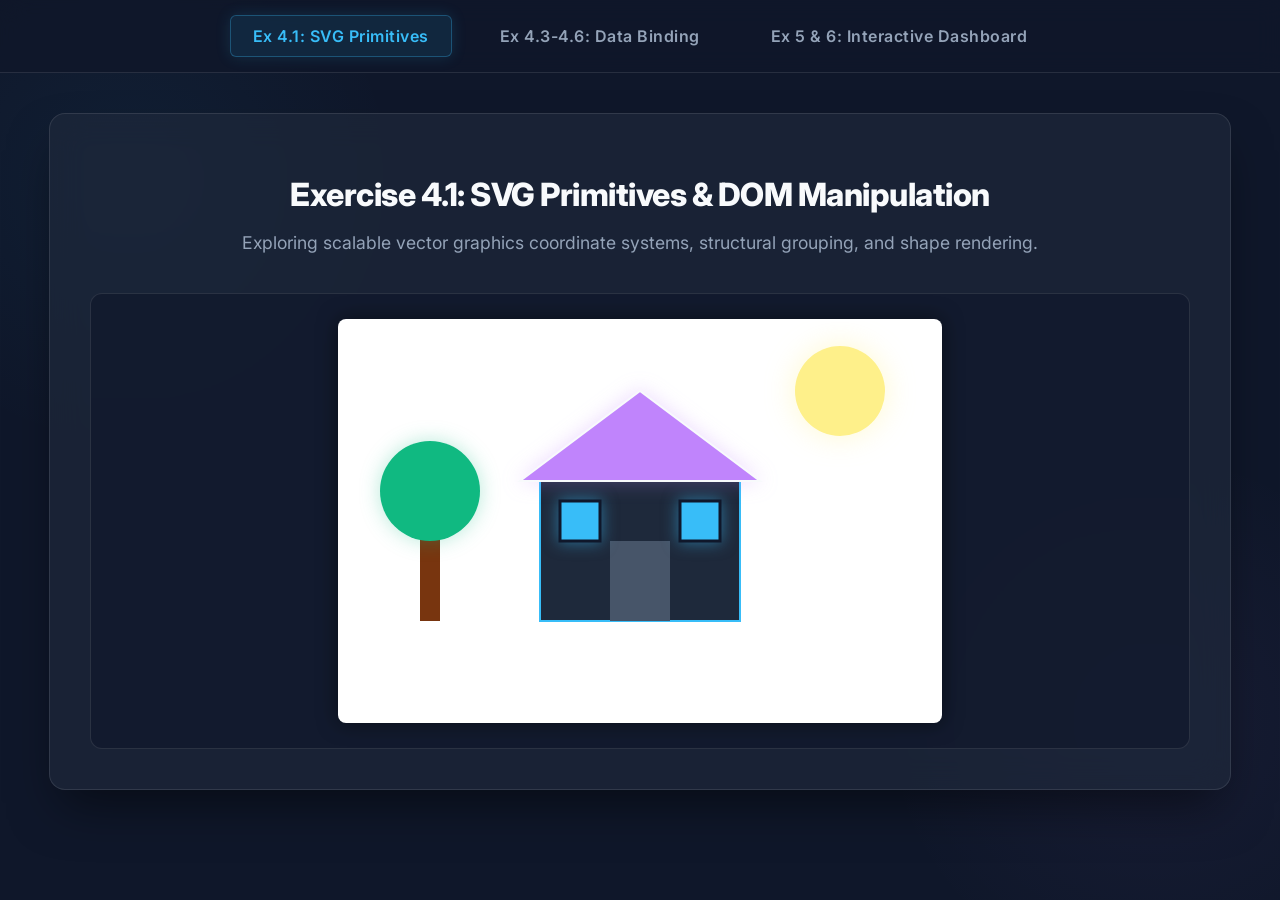
==== index.html @ 71724602 "Upload Demonstration 2" ====
<!DOCTYPE html>
<html lang="en">
<head>
    <meta charset="UTF-8">
    <meta name="viewport" content="width=device-width, initial-scale=1.0">
    <title>Demonstration 2 - SVG Fundamentals</title>
    <link rel="stylesheet" href="css/style.css">
</head>
<body>
    <nav class="navbar">
        <a href="index.html" class="active">Ex 4.1: SVG Primitives</a>
        <a href="barchart.html">Ex 4.3-4.6: Data Binding</a>
        <a href="interactive.html">Ex 5 & 6: Interactive Dashboard</a>
    </nav>

    <div class="fade-in container">
        <h1>Exercise 4.1: SVG Primitives & DOM Manipulation</h1>
        <p class="subtitle">Exploring scalable vector graphics coordinate systems, structural grouping, and shape rendering.</p>
        
        <div class="chart-container">
<svg width="600" height="400" style="border-radius: 8px; background: #ffffff; border: 2px solid rgba(255,255,255,0.2); box-shadow: 0 0 20px rgba(0,0,0,0.5);">                <!-- Environment -->
                <circle cx="500" cy="70" r="45" fill="#fef08a" style="filter: drop-shadow(0 0 15px rgba(254,240,138,0.4));" />
                
                <!-- Vegetation -->
                <rect x="80" y="200" width="20" height="100" fill="#78350f" />
                <circle cx="90" cy="170" r="50" fill="#10b981" style="filter: drop-shadow(0 0 10px rgba(16,185,129,0.3));" />

                <!-- Structure -->
                <rect x="200" y="160" width="200" height="140" fill="#1e293b" stroke="#38bdf8" stroke-width="2" />
                <polygon points="180,160 300,70 420,160" fill="#c084fc" stroke="#f8fafc" stroke-width="2" style="filter: drop-shadow(0 0 10px rgba(192,132,252,0.3));" />
                <rect x="270" y="220" width="60" height="80" fill="#475569" />
                
                <!-- Windows (Grouped & Translated) -->
                <g fill="#38bdf8" stroke="#0f172a" stroke-width="3" style="filter: drop-shadow(0 0 8px rgba(56,189,248,0.5));">
                    <rect x="220" y="180" width="40" height="40" />
                    <rect x="220" y="180" width="40" height="40" transform="translate(120, 0)" />
                </g>
            </svg>
        </div>
    </div>
</body>
</html>
---- css/style.css ----
@import url('https://fonts.googleapis.com/css2?family=Inter:wght@300;400;600;800&display=swap');

:root {
    --bg-dark: #0f172a;
    --panel-bg: rgba(30, 41, 59, 0.7);
    --border-color: rgba(255, 255, 255, 0.1);
    --accent-blue: #38bdf8;
    --accent-purple: #c084fc;
    --accent-pink: #f472b6;
    --text-main: #f8fafc;
    --text-muted: #94a3b8;
}

body {
    font-family: 'Inter', sans-serif;
    background-color: var(--bg-dark);
    background-image: radial-gradient(circle at 10% 20%, rgba(56, 189, 248, 0.05) 0%, transparent 20%),
                      radial-gradient(circle at 90% 80%, rgba(192, 132, 252, 0.05) 0%, transparent 20%);
    color: var(--text-main);
    margin: 0; padding: 0;
    min-height: 100vh;
}

/* Page Transitions */
.fade-in {
    animation: fadeInOpacity 0.8s ease-out forwards;
}
@keyframes fadeInOpacity {
    from { opacity: 0; transform: translateY(15px); }
    to { opacity: 1; transform: translateY(0); }
}

/* Glassmorphism Navigation */
.navbar {
    background: rgba(15, 23, 42, 0.8);
    backdrop-filter: blur(12px);
    border-bottom: 1px solid var(--border-color);
    padding: 15px 0;
    display: flex; justify-content: center; gap: 25px;
    position: sticky; top: 0; z-index: 1000;
}
.navbar a {
    color: var(--text-muted); text-decoration: none; font-weight: 600;
    padding: 10px 22px; border-radius: 6px; transition: all 0.3s ease;
    border: 1px solid transparent; letter-spacing: 0.5px;
}
.navbar a:hover, .navbar a.active {
    color: var(--accent-blue);
    background: rgba(56, 189, 248, 0.1);
    border: 1px solid rgba(56, 189, 248, 0.3);
    box-shadow: 0 0 15px rgba(56, 189, 248, 0.15);
}

/* Main Container */
.container {
    max-width: 1100px; margin: 40px auto; padding: 40px;
    background: var(--panel-bg);
    backdrop-filter: blur(16px);
    border-radius: 16px;
    border: 1px solid var(--border-color);
    box-shadow: 0 25px 50px -12px rgba(0, 0, 0, 0.5);
}

h1 { color: var(--text-main); font-weight: 800; text-align: center; letter-spacing: -0.5px; margin-bottom: 10px; }
h2 { color: var(--accent-purple); font-weight: 600; font-size: 1.4rem; text-align: center; margin-top: 50px; border-bottom: 1px solid var(--border-color); padding-bottom: 10px;}
p.subtitle { text-align: center; color: var(--text-muted); font-size: 1.1rem; margin-bottom: 40px; }

/* Chart Containers */
.chart-container {
    background: rgba(15, 23, 42, 0.6);
    border-radius: 12px; padding: 25px; margin-top: 20px;
    border: 1px solid var(--border-color);
    display: flex; justify-content: center;
    transition: transform 0.3s ease;
}
.chart-container:hover { transform: translateY(-5px); box-shadow: 0 10px 30px rgba(0,0,0,0.3); }

/* Interactive Filters */
.filter-btn {
    background: rgba(255, 255, 255, 0.05); color: var(--text-muted);
    border: 1px solid var(--border-color);
    padding: 8px 20px; margin: 5px; border-radius: 30px; 
    cursor: pointer; transition: all 0.3s ease; font-family: 'Inter', sans-serif; font-weight: 600;
}
.filter-btn:hover, .filter-btn.active {
    background: var(--accent-purple); color: #fff;
    border-color: var(--accent-purple);
    box-shadow: 0 0 15px rgba(192, 132, 252, 0.4);
}

/* Tooltip */
.tooltip {
    position: absolute; background: rgba(15, 23, 42, 0.95);
    color: var(--text-main); border: 1px solid var(--accent-blue); 
    border-radius: 8px; padding: 12px 15px; font-size: 13px; 
    pointer-events: none; opacity: 0; z-index: 100;
    box-shadow: 0 10px 25px rgba(0, 0, 0, 0.5);
    backdrop-filter: blur(4px); line-height: 1.5;
}
.tooltip strong { color: var(--accent-blue); font-size: 14px; text-transform: uppercase; letter-spacing: 1px;}

/* D3 Axis Styling */
text { fill: var(--text-muted) !important; font-family: 'Inter', sans-serif; font-size: 11px; }
.domain, .tick line { stroke: rgba(255, 255, 255, 0.1) !important; }
.grid-line { stroke: rgba(255, 255, 255, 0.05); stroke-dasharray: 4; }
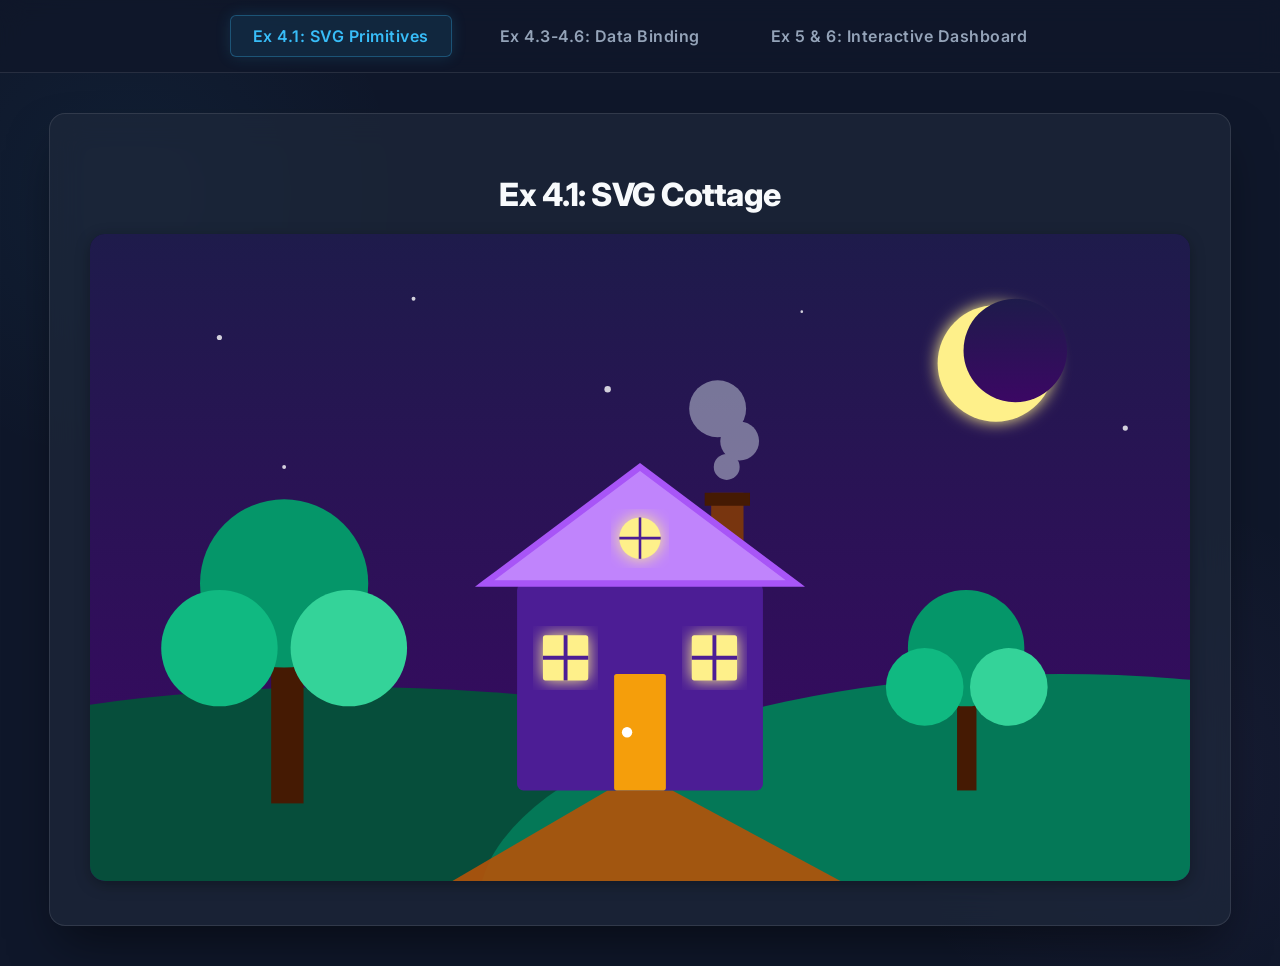
==== commit 6c0bf4e8: "Update SVG House and Navbar CSS" ====
--- a/index.html
+++ b/index.html
@@ -3,37 +3,114 @@
 <head>
     <meta charset="UTF-8">
     <meta name="viewport" content="width=device-width, initial-scale=1.0">
-    <title>Demonstration 2 - SVG Fundamentals</title>
+    <title>Demonstration 2 - Interactive Dashboard</title>
     <link rel="stylesheet" href="css/style.css">
+    <script src="https://d3js.org/d3.v7.min.js"></script>
 </head>
 <body>
     <nav class="navbar">
-        <a href="index.html" class="active">Ex 4.1: SVG Primitives</a>
+        <a href="index.html"class="active">Ex 4.1: SVG Primitives</a>
         <a href="barchart.html">Ex 4.3-4.6: Data Binding</a>
         <a href="interactive.html">Ex 5 & 6: Interactive Dashboard</a>
     </nav>
 
-    <div class="fade-in container">
-        <h1>Exercise 4.1: SVG Primitives & DOM Manipulation</h1>
-        <p class="subtitle">Exploring scalable vector graphics coordinate systems, structural grouping, and shape rendering.</p>
+    <div class="container fade-in">
+        <h1>Ex 4.1: SVG Cottage</h1>
         
-        <div class="chart-container">
-<svg width="600" height="400" style="border-radius: 8px; background: #ffffff; border: 2px solid rgba(255,255,255,0.2); box-shadow: 0 0 20px rgba(0,0,0,0.5);">                <!-- Environment -->
-                <circle cx="500" cy="70" r="45" fill="#fef08a" style="filter: drop-shadow(0 0 15px rgba(254,240,138,0.4));" />
-                
-                <!-- Vegetation -->
-                <rect x="80" y="200" width="20" height="100" fill="#78350f" />
-                <circle cx="90" cy="170" r="50" fill="#10b981" style="filter: drop-shadow(0 0 10px rgba(16,185,129,0.3));" />
+        <div class="svg-container" style="text-align: center; margin-top: 20px;">
+            <svg viewBox="0 0 850 500" width="100%" height="100%" style="border-radius: 15px; background: #0f172a; box-shadow: 0 4px 15px rgba(0,0,0,0.3);">
+                <defs>
+                    <filter id="glow" x="-20%" y="-20%" width="140%" height="140%">
+                        <feGaussianBlur stdDeviation="6" result="blur" />
+                        <feComposite in="SourceGraphic" in2="blur" operator="over" />
+                    </filter>
+                    <linearGradient id="sky" x1="0" y1="0" x2="0" y2="1">
+                        <stop offset="0%" stop-color="#1e1b4b" />
+                        <stop offset="100%" stop-color="#3b0764" />
+                    </linearGradient>
+                </defs>
 
-                <!-- Structure -->
-                <rect x="200" y="160" width="200" height="140" fill="#1e293b" stroke="#38bdf8" stroke-width="2" />
-                <polygon points="180,160 300,70 420,160" fill="#c084fc" stroke="#f8fafc" stroke-width="2" style="filter: drop-shadow(0 0 10px rgba(192,132,252,0.3));" />
-                <rect x="270" y="220" width="60" height="80" fill="#475569" />
-                
-                <!-- Windows (Grouped & Translated) -->
-                <g fill="#38bdf8" stroke="#0f172a" stroke-width="3" style="filter: drop-shadow(0 0 8px rgba(56,189,248,0.5));">
-                    <rect x="220" y="180" width="40" height="40" />
-                    <rect x="220" y="180" width="40" height="40" transform="translate(120, 0)" />
+                <!-- Sky Background -->
+                <rect width="100%" height="100%" fill="url(#sky)" />
+
+                <!-- Moon -->
+                <circle cx="700" cy="100" r="45" fill="#fef08a" filter="url(#glow)" />
+                <circle cx="715" cy="90" r="40" fill="url(#sky)" /> 
+
+                <!-- Stars Group -->
+                <g fill="#ffffff" opacity="0.8">
+                    <circle cx="100" cy="80" r="2" />
+                    <circle cx="250" cy="50" r="1.5" />
+                    <circle cx="400" cy="120" r="2.5" />
+                    <circle cx="550" cy="60" r="1" />
+                    <circle cx="800" cy="150" r="2" />
+                    <circle cx="150" cy="180" r="1.5" />
+                </g>
+
+                <!-- Hills -->
+                <ellipse cx="200" cy="550" rx="550" ry="200" fill="#064e3b" />
+                <ellipse cx="750" cy="520" rx="450" ry="180" fill="#047857" />
+
+                <!-- Left Tree -->
+                <g transform="translate(100, 220)">
+                    <rect x="40" y="100" width="25" height="120" fill="#451a03" />
+                    <circle cx="50" cy="50" r="65" fill="#059669" />
+                    <circle cx="0" cy="100" r="45" fill="#10b981" />
+                    <circle cx="100" cy="100" r="45" fill="#34d399" />
+                </g>
+
+                <!-- Right Tree -->
+                <g transform="translate(650, 280)">
+                    <rect x="20" y="80" width="15" height="70" fill="#451a03" />
+                    <circle cx="27" cy="40" r="45" fill="#059669" />
+                    <circle cx="-5" cy="70" r="30" fill="#10b981" />
+                    <circle cx="60" cy="70" r="30" fill="#34d399" />
+                </g>
+
+                <!-- Dirt Path -->
+                <polygon points="400,430 450,430 580,500 280,500" fill="#b45309" opacity="0.9" />
+
+                <!-- Main House Group -->
+                <g transform="translate(300, 190)">
+                    <!-- Chimney -->
+                    <rect x="180" y="10" width="25" height="70" fill="#78350f" />
+                    <polygon points="175,10 210,10 210,20 175,20" fill="#451a03" />
+                    
+                    <!-- Smoke -->
+                    <g fill="#cbd5e1" opacity="0.5">
+                        <circle cx="192" cy="-10" r="10" />
+                        <circle cx="202" cy="-30" r="15" />
+                        <circle cx="185" cy="-55" r="22" />
+                    </g>
+
+                    <!-- House Body -->
+                    <rect x="30" y="80" width="190" height="160" fill="#4c1d95" rx="5" />
+                    
+                    <!-- Roof -->
+                    <polygon points="5,80 125,-10 245,80" fill="#c084fc" stroke="#a855f7" stroke-width="5"/>
+                    
+                    <!-- Main Door -->
+                    <rect x="105" y="150" width="40" height="90" fill="#f59e0b" rx="2" />
+                    <circle cx="115" cy="195" r="4" fill="#ffffff" />
+                    
+                    <!-- Left Window -->
+                    <g transform="translate(50, 120)">
+                        <rect x="0" y="0" width="35" height="35" fill="#fef08a" filter="url(#glow)" rx="2"/>
+                        <line x1="17.5" y1="0" x2="17.5" y2="35" stroke="#4c1d95" stroke-width="3" />
+                        <line x1="0" y1="17.5" x2="35" y2="17.5" stroke="#4c1d95" stroke-width="3" />
+                    </g>
+
+                    <!-- Right Window -->
+                    <g transform="translate(165, 120)">
+                        <rect x="0" y="0" width="35" height="35" fill="#fef08a" filter="url(#glow)" rx="2"/>
+                        <line x1="17.5" y1="0" x2="17.5" y2="35" stroke="#4c1d95" stroke-width="3" />
+                        <line x1="0" y1="17.5" x2="35" y2="17.5" stroke="#4c1d95" stroke-width="3" />
+                    </g>
+                    
+                    <!-- Attic Window -->
+                    <circle cx="125" cy="45" r="16" fill="#fef08a" filter="url(#glow)" />
+                    <line x1="125" y1="29" x2="125" y2="61" stroke="#4c1d95" stroke-width="2" />
+                    <line x1="109" y1="45" x2="141" y2="45" stroke="#4c1d95" stroke-width="2" />
                 </g>
             </svg>
         </div>
